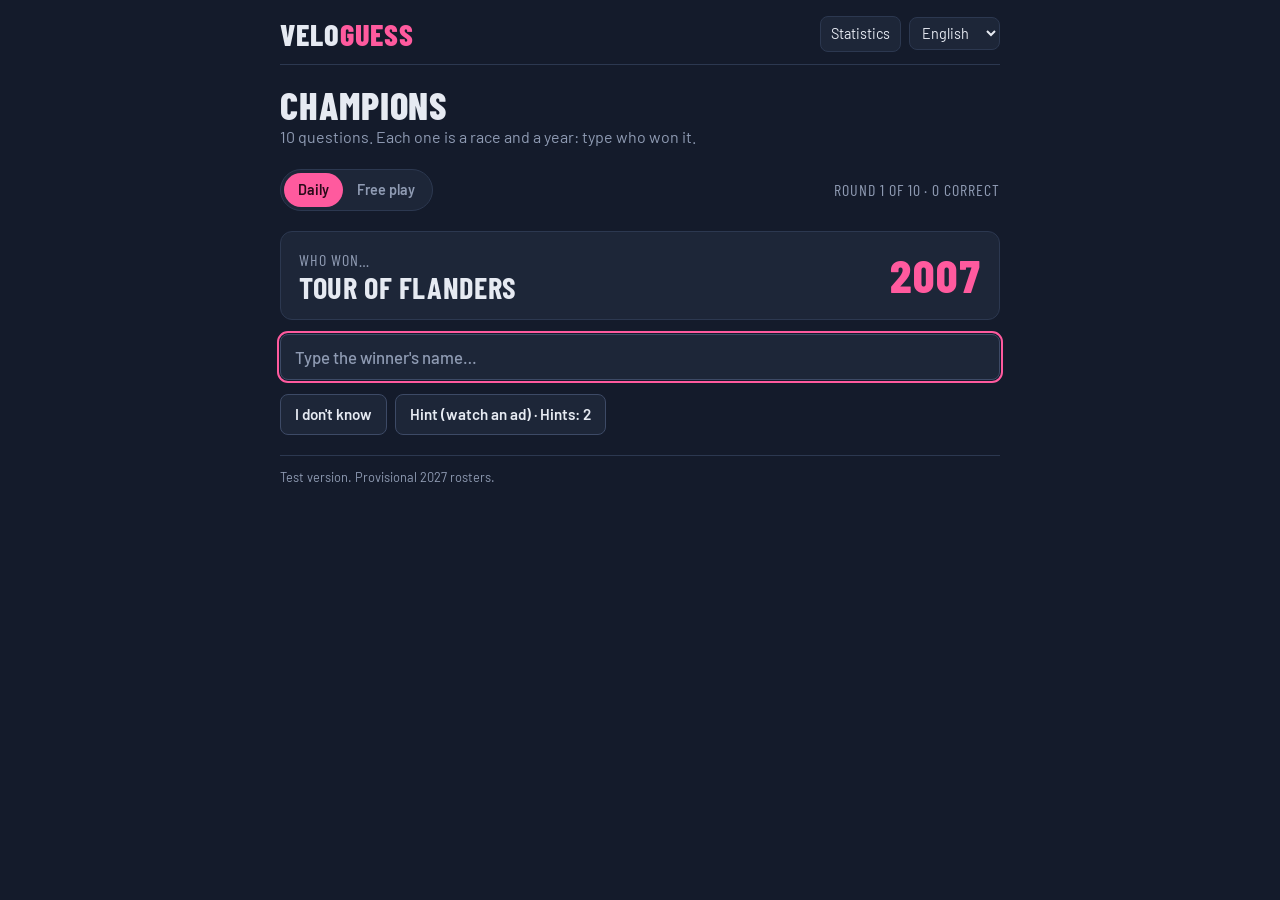
==== campions/index.html @ 1aedcb94 "Jocs nous: Campions i Llegendes, amb la base històrica - Base històrica generada des de Wikidata: 1." ====
<!doctype html>
<html lang="ca">
<head>
<meta charset="utf-8">
<meta name="viewport" content="width=device-width, initial-scale=1, viewport-fit=cover">
<title>Campions · Veloguess</title>
<link rel="preconnect" href="https://fonts.googleapis.com">
<link rel="preconnect" href="https://fonts.gstatic.com" crossorigin>
<link rel="stylesheet" href="https://fonts.googleapis.com/css2?family=Barlow+Condensed:wght@500;700;800&family=Barlow:wght@400;500;600&display=swap">
<link rel="stylesheet" href="../assets/css/style.css">
</head>
<body>
<div class="wrap">
  <header class="topbar">
    <a class="logo" href="../">Velo<span>guess</span></a>
    <div class="topbar-actions">
      <button class="icon-btn" id="open-stats" data-i18n="stats">Estadístiques</button>
      <select class="lang" aria-label="Idioma"></select>
    </div>
  </header>

  <div>
    <h1 data-i18n="cpName">Campions</h1>
    <p class="lead" data-i18n="cp.intro"></p>
  </div>

  <div class="mode-bar">
    <div class="segmented" role="group">
      <button id="m-daily" aria-pressed="true" data-i18n="modeDaily">Diari</button>
      <button id="m-free" aria-pressed="false" data-i18n="modeFree">Lliure</button>
    </div>
    <span class="counter"><span id="round"></span> · <span id="score"></span></span>
  </div>

  <section id="play" class="in-play">
    <div class="challenge cp-card">
      <div>
        <span class="counter" data-i18n="cp.question">Qui va guanyar…</span>
        <h2 id="race"></h2>
      </div>
      <div class="timer" id="year"></div>
    </div>
    <div class="search">
      <input id="q" type="text" autocomplete="off" spellcheck="false" role="combobox" aria-expanded="false" aria-controls="suggest" data-i18n-placeholder="cp.placeholder" aria-label="Guanyador">
      <ul id="suggest" class="suggest" role="listbox" hidden></ul>
    </div>
    <div class="hint-box" id="hint-box" hidden></div>
    <p class="in-feedback" id="feedback" aria-live="polite" hidden></p>
    <div class="actions">
      <button class="btn primary" id="next" hidden></button>
      <button class="btn" id="skip" data-i18n="cp.skip">No ho sé</button>
      <button class="btn" id="hint"></button>
    </div>
  </section>

  <section class="result" id="result" hidden></section>

  <footer data-i18n="sampleNote"></footer>
</div>

<dialog id="stats">
  <h2 data-i18n="stats"></h2>
  <div class="stats-row">
    <div><b id="st-played">0</b><span data-i18n="played"></span></div>
    <div><b id="st-best">0</b><span data-i18n="ct.best"></span></div>
    <div><b id="st-avg">0</b><span data-i18n="ct.avg"></span></div>
    <div><b id="st-streak">0</b><span data-i18n="streak"></span></div>
  </div>
  <div class="actions" style="justify-content:flex-end">
    <button class="btn" id="close-stats" data-i18n="close"></button>
  </div>
</dialog>

<dialog id="ad">
  <div class="ad-sim">
    <span class="counter" data-i18n="adSim"></span>
    <h2 data-i18n="adTitle"></h2>
    <p data-i18n="adText" style="margin:0;color:var(--muted)"></p>
    <div class="count" id="ad-count">3</div>
  </div>
</dialog>

<script type="module" src="../assets/js/campions.js"></script>
</body>
</html>
---- assets/css/style.css ----
/* Veloguess — paleta "blau nit" amb accent rosa */
:root {
  --bg: #141b2b;
  --surface: #1d2638;
  --surface-2: #24304a;
  --line: #2c3850;
  --line-strong: #3d4a66;
  --fg: #e6eaf2;
  --muted: #8f9bb3;
  --accent: #ff5a9e;
  --accent-ink: #2a0a19;
  --ok: #3aa76d;
  --near: #d9a325;
  --miss: #2c3850;
  --miss-fg: #cfd6e4;

  --display: "Barlow Condensed", "Arial Narrow", Arial, sans-serif;
  --body: "Barlow", system-ui, -apple-system, "Segoe UI", sans-serif;
  --radius: 8px;
  color-scheme: dark;
}

* { box-sizing: border-box; }
[hidden] { display: none !important; }
html, body { margin: 0; }
body {
  background: var(--bg);
  color: var(--fg);
  font-family: var(--body);
  font-size: 16px;
  line-height: 1.5;
  padding-left: max(16px, env(safe-area-inset-left, 0px));
  padding-right: max(16px, env(safe-area-inset-right, 0px));
  padding-block: 16px 48px;
  min-height: 100vh;
}
a { color: var(--accent); }
button { font: inherit; }
:focus-visible { outline: 3px solid var(--accent); outline-offset: 2px; }

.wrap { max-width: 720px; margin: 0 auto; display: flex; flex-direction: column; gap: 20px; }

/* Capçalera */
.topbar { display: flex; align-items: center; justify-content: space-between; gap: 12px; flex-wrap: wrap;
  border-bottom: 1px solid var(--line); padding-bottom: 12px; }
.logo { font-family: var(--display); font-weight: 800; font-size: 1.9rem; letter-spacing: .03em;
  text-transform: uppercase; color: var(--fg); text-decoration: none; line-height: 1; }
.logo span { color: var(--accent); }
.topbar-actions { display: flex; gap: 8px; align-items: center; }
.icon-btn { background: var(--surface); border: 1px solid var(--line); color: var(--fg); border-radius: var(--radius);
  padding: 6px 10px; cursor: pointer; font-size: .9rem; }
.icon-btn:hover { border-color: var(--line-strong); }
select.lang { background: var(--surface); color: var(--fg); border: 1px solid var(--line); border-radius: var(--radius);
  padding: 6px 8px; font: inherit; font-size: .9rem; }

h1, h2, h3 { font-family: var(--display); text-transform: uppercase; letter-spacing: .02em; line-height: 1.05; margin: 0;
  text-wrap: balance; }
h1 { font-size: 2.4rem; font-weight: 800; }
h2 { font-size: 1.5rem; font-weight: 700; }
.lead { color: var(--muted); margin: 0; max-width: 60ch; }

/* Portada */
.games { display: grid; grid-template-columns: repeat(auto-fit, minmax(220px, 1fr)); gap: 12px; }
.game-card { background: var(--surface); border: 1px solid var(--line); border-radius: 12px; padding: 18px;
  display: flex; flex-direction: column; gap: 8px; text-decoration: none; color: var(--fg); }
a.game-card:hover { border-color: var(--accent); }
.game-card .tag { font-family: var(--display); text-transform: uppercase; letter-spacing: .08em; font-size: .8rem; color: var(--accent); }
.game-card.soon { opacity: .55; }
.game-card.soon .tag { color: var(--muted); }
.game-card p { margin: 0; color: var(--muted); font-size: .95rem; }

/* Joc */
.mode-bar { display: flex; justify-content: space-between; align-items: center; gap: 12px; flex-wrap: wrap; }
.segmented { display: inline-flex; background: var(--surface); border: 1px solid var(--line); border-radius: 999px; padding: 3px; }
.segmented button { border: 0; background: transparent; color: var(--muted); padding: 6px 14px; border-radius: 999px; cursor: pointer; font-weight: 600; font-size: .9rem; }
.segmented button[aria-pressed="true"] { background: var(--accent); color: var(--accent-ink); }
.counter { font-family: var(--display); text-transform: uppercase; letter-spacing: .06em; color: var(--muted); }

.search { position: relative; }
.search input { width: 100%; font: 500 1.05rem var(--body); padding: 12px 14px; border: 1px solid var(--line-strong);
  background: var(--surface); color: var(--fg); border-radius: var(--radius); }
.search input::placeholder { color: var(--muted); }
.search input:focus { outline: 2px solid var(--accent); outline-offset: 1px; }
.search input:disabled { opacity: .6; }
.suggest { position: absolute; left: 0; right: 0; top: calc(100% + 4px); background: var(--surface-2); border: 1px solid var(--line-strong);
  border-radius: var(--radius); margin: 0; padding: 4px; list-style: none; z-index: 10; max-height: 280px; overflow: auto; }
.suggest li { padding: 8px 10px; border-radius: 6px; cursor: pointer; display: flex; justify-content: space-between; gap: 8px; }
.suggest li small { color: var(--muted); }
.suggest li[aria-selected="true"], .suggest li:hover { background: var(--line); }

.actions { display: flex; gap: 8px; flex-wrap: wrap; }
.btn { text-decoration: none; display: inline-flex; align-items: center; border: 1px solid var(--line-strong); background: var(--surface); color: var(--fg); padding: 8px 14px; border-radius: var(--radius);
  cursor: pointer; font-weight: 600; font-size: .95rem; }
.btn:hover { border-color: var(--accent); }
.btn.primary { background: var(--accent); border-color: var(--accent); color: var(--accent-ink); }
.btn[disabled] { opacity: .5; cursor: default; }
.hint-box { background: var(--surface); border: 1px dashed var(--accent); border-radius: var(--radius); padding: 10px 14px; }

.board { overflow-x: auto; }
.grid { display: grid; grid-template-columns: minmax(120px, 1.5fr) repeat(6, minmax(64px, 1fr)); gap: 6px; min-width: 600px; }
.grid .head { font-family: var(--display); font-size: .78rem; text-transform: uppercase; letter-spacing: .08em; color: var(--muted); text-align: center; }
.grid .head:first-child { text-align: left; }
.name { font-family: var(--display); font-weight: 700; font-size: 1.05rem; display: flex; align-items: center; line-height: 1.1; text-transform: uppercase; }
.tile { border-radius: 6px; min-height: 58px; display: flex; flex-direction: column; align-items: center; justify-content: center; text-align: center;
  padding: 4px; font-family: var(--display); font-weight: 700; font-size: 1.05rem; line-height: 1.05; color: #fff;
  font-variant-numeric: tabular-nums; animation: flip .35s ease both; overflow-wrap: break-word; hyphens: auto; }
.tile small { font-weight: 500; font-size: .72rem; letter-spacing: .03em; opacity: .9; }
.tile.ok { background: var(--ok); }
.tile.near { background: var(--near); }
.tile.miss { background: var(--miss); color: var(--miss-fg); }
@keyframes flip { from { transform: rotateX(90deg); } to { transform: none; } }
@media (prefers-reduced-motion: reduce) { .tile { animation: none; } }

.legend { display: flex; gap: 14px; flex-wrap: wrap; font-size: .85rem; color: var(--muted); }
.legend i { display: inline-block; width: 12px; height: 12px; border-radius: 3px; margin-right: 5px; vertical-align: -1px; }

.result { background: var(--surface); border: 1px solid var(--accent); border-radius: 12px; padding: 18px; display: flex; flex-direction: column; gap: 10px; }
.result p { margin: 0; }
pre.share { margin: 0; font-size: 1rem; white-space: pre-wrap; font-family: inherit; }

/* Diàlegs (estadístiques, anunci simulat) */
dialog { background: var(--surface); color: var(--fg); border: 1px solid var(--line-strong); border-radius: 12px; padding: 20px; width: min(420px, calc(100vw - 32px)); }
dialog::backdrop { background: rgba(5, 8, 15, .7); }
.stats-row { display: grid; grid-template-columns: repeat(4, 1fr); gap: 8px; text-align: center; margin: 12px 0; }
.stats-row b { display: block; font-family: var(--display); font-size: 1.8rem; font-variant-numeric: tabular-nums; }
.stats-row span { font-size: .78rem; color: var(--muted); }
.dist { display: flex; flex-direction: column; gap: 4px; }
.dist div { display: flex; align-items: center; gap: 6px; font-size: .85rem; font-variant-numeric: tabular-nums; }
.dist .bar { background: var(--line-strong); color: var(--fg); padding: 1px 6px; border-radius: 3px; text-align: right; min-width: 22px; }
.dist .bar.cur { background: var(--accent); color: var(--accent-ink); }
.ad-sim { text-align: center; display: flex; flex-direction: column; gap: 10px; align-items: center; }
.ad-sim .count { font-family: var(--display); font-size: 3rem; color: var(--accent); }

footer { color: var(--muted); font-size: .8rem; border-top: 1px solid var(--line); padding-top: 12px; }

@media (max-width: 480px) {
  h1 { font-size: 2rem; }
  .logo { font-size: 1.6rem; }
}

/* ---------- Jocs nous ---------- */
:root { --g1: #d9a325; --g2: #3aa76d; --g3: #4f8fe8; --g4: #ff5a9e; }
.challenge { background: var(--surface); border: 1px solid var(--line); border-radius: 12px; padding: 16px 18px;
  display: flex; justify-content: space-between; align-items: center; gap: 12px; flex-wrap: wrap; }
.challenge h2 { font-size: 1.7rem; }
.timer { font-family: var(--display); font-weight: 800; font-size: 2.4rem; font-variant-numeric: tabular-nums; line-height: 1; color: var(--accent); }
.timer.low { color: var(--near); }
.flash { min-height: 1.4em; color: var(--muted); font-size: .9rem; margin: 0; }
.found-list { display: flex; flex-wrap: wrap; gap: 6px; list-style: none; margin: 0; padding: 0; }
.found-list li { background: var(--surface-2); border: 1px solid var(--line-strong); border-radius: 999px; padding: 4px 10px; font-size: .9rem; animation: pop .25s ease both; }
.found-list.missed li { background: transparent; color: var(--muted); border-style: dashed; animation: none; }
@keyframes pop { from { transform: scale(.8); opacity: .3; } to { transform: none; opacity: 1; } }

.gr-grid { display: grid; grid-template-columns: repeat(4, minmax(0, 1fr)); gap: 8px; }
.gr-tile { min-height: 72px; border-radius: 8px; border: 1px solid var(--line-strong); background: var(--surface); color: var(--fg);
  font-family: var(--display); font-weight: 700; font-size: 1rem; text-transform: uppercase; line-height: 1.1; padding: 6px;
  cursor: pointer; overflow-wrap: break-word; hyphens: auto; }
.gr-tile:hover { border-color: var(--muted); }
.gr-tile[aria-pressed="true"] { background: var(--fg); color: var(--bg); border-color: var(--fg); }
.gr-solved { grid-column: 1 / -1; border-radius: 8px; padding: 10px 12px; text-align: center; color: #10131c; animation: pop .3s ease both; }
.gr-solved b { display: block; font-family: var(--display); text-transform: uppercase; letter-spacing: .04em; font-size: 1.05rem; }
.gr-solved span { font-size: .88rem; }
.gr-solved.l0 { background: var(--g1); } .gr-solved.l1 { background: var(--g2); }
.gr-solved.l2 { background: var(--g3); } .gr-solved.l3 { background: var(--g4); }
.dots { display: inline-flex; gap: 5px; vertical-align: middle; margin-left: 6px; }
.dots i { width: 10px; height: 10px; border-radius: 50%; background: var(--muted); display: inline-block; }
.dots i.used { background: var(--line-strong); }
.shake { animation: shake .35s; }
@keyframes shake { 25% { transform: translateX(-5px); } 75% { transform: translateX(5px); } }

.mm-cards { display: grid; grid-template-columns: repeat(2, minmax(0, 1fr)); gap: 12px; }
.mm-card { background: var(--surface); border: 1px solid var(--line); border-radius: 12px; padding: 18px; display: flex; flex-direction: column; gap: 6px; min-height: 190px; }
.mm-card.next { border-color: var(--accent); }
.mm-card .who { font-family: var(--display); font-weight: 800; font-size: 1.6rem; text-transform: uppercase; line-height: 1.05; }
.mm-card .meta { color: var(--muted); font-size: .9rem; }
.mm-card .value { font-family: var(--display); font-weight: 800; font-size: 1.9rem; color: var(--accent); margin-top: auto; font-variant-numeric: tabular-nums; }
.mm-card .value.hidden { color: var(--muted); }
.mm-card .value.right { color: var(--ok); }
.mm-card .value.wrong { color: var(--near); }
.mm-card .q { margin: 0; font-weight: 600; }
.mm-score { display: flex; gap: 18px; font-family: var(--display); text-transform: uppercase; letter-spacing: .06em; color: var(--muted); }
.mm-score b { color: var(--fg); font-size: 1.3rem; margin-left: 6px; }
@media (max-width: 480px) {
  .gr-tile { min-height: 64px; font-size: .82rem; }
  .mm-cards { grid-template-columns: 1fr; }
  .mm-card { min-height: 0; }
}
@media (prefers-reduced-motion: reduce) { .found-list li, .gr-solved, .shake { animation: none; } }

/* Intrús */
.in-play { display: flex; flex-direction: column; gap: 14px; }
.in-tiles { display: grid; grid-template-columns: repeat(5, minmax(0, 1fr)); gap: 8px; }
.in-tile { min-height: 84px; }
.in-tile.removed { opacity: .35; text-decoration: line-through; cursor: default; }
.in-tile.fit { background: var(--ok); border-color: var(--ok); color: #fff; }
.in-tile.odd { background: var(--accent); border-color: var(--accent); color: var(--accent-ink); }
.in-tile.wrong { background: var(--near); border-color: var(--near); color: #10131c; }
.in-feedback { margin: 0; padding: 10px 14px; border-radius: var(--radius); background: var(--surface); border: 1px solid var(--line); }
.in-feedback.ok { border-color: var(--ok); }
.in-feedback.ko { border-color: var(--near); }
.in-review { margin: 0; padding-left: 1.2em; color: var(--muted); font-size: .92rem; display: flex; flex-direction: column; gap: 2px; }
@media (max-width: 560px) {
  .in-tiles { grid-template-columns: 1fr; }
  .in-tile { min-height: 52px; }
}

/* Títols de la portada: es redueixen i parteixen si no caben a la targeta */
.game-card { min-width: 0; }
.game-card h3 { font-size: clamp(1.25rem, 2.6vw, 1.6rem); overflow-wrap: break-word; hyphens: auto; }

/* Campions */
.cp-card h2 { font-size: 1.9rem; }
.cp-card .timer { font-size: 2.8rem; }
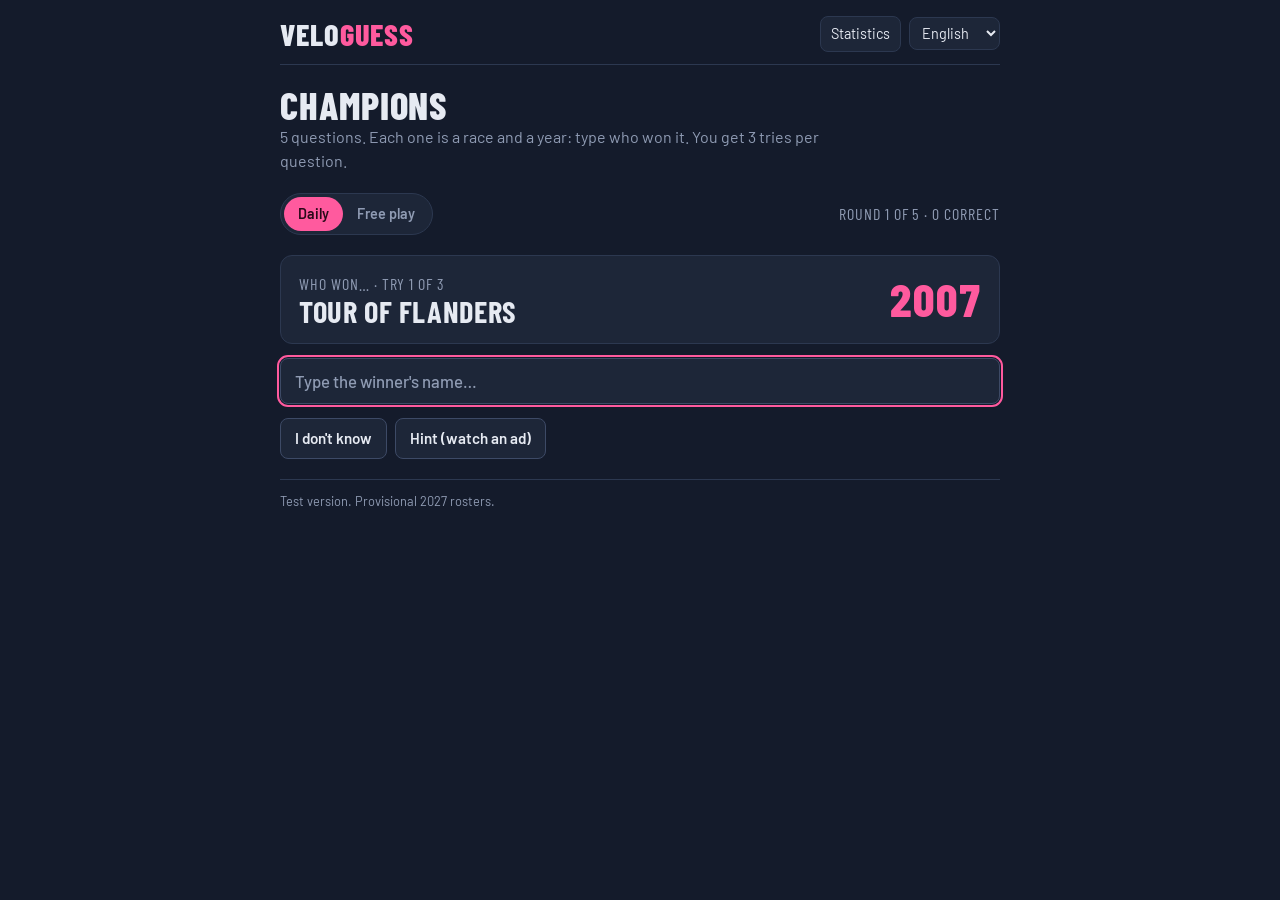
==== commit 6038c291: "Campions: 5 preguntes amb 3 intents i una pista per pregunta - 5 preguntes diàries (abans 10). - 3 i" ====
--- a/campions/index.html
+++ b/campions/index.html
@@ -35,7 +35,7 @@
   <section id="play" class="in-play">
     <div class="challenge cp-card">
       <div>
-        <span class="counter" data-i18n="cp.question">Qui va guanyar…</span>
+        <span class="counter"><span data-i18n="cp.question">Qui va guanyar…</span> · <span id="attempts"></span></span>
         <h2 id="race"></h2>
       </div>
       <div class="timer" id="year"></div>
@@ -44,6 +44,7 @@
       <input id="q" type="text" autocomplete="off" spellcheck="false" role="combobox" aria-expanded="false" aria-controls="suggest" data-i18n-placeholder="cp.placeholder" aria-label="Guanyador">
       <ul id="suggest" class="suggest" role="listbox" hidden></ul>
     </div>
+    <ul class="found-list missed cp-tries" id="tries-list" hidden></ul>
     <div class="hint-box" id="hint-box" hidden></div>
     <p class="in-feedback" id="feedback" aria-live="polite" hidden></p>
     <div class="actions">
--- a/assets/css/style.css
+++ b/assets/css/style.css
@@ -211,3 +211,4 @@
 /* Campions */
 .cp-card h2 { font-size: 1.9rem; }
 .cp-card .timer { font-size: 2.8rem; }
+.cp-tries li { text-decoration: line-through; }
